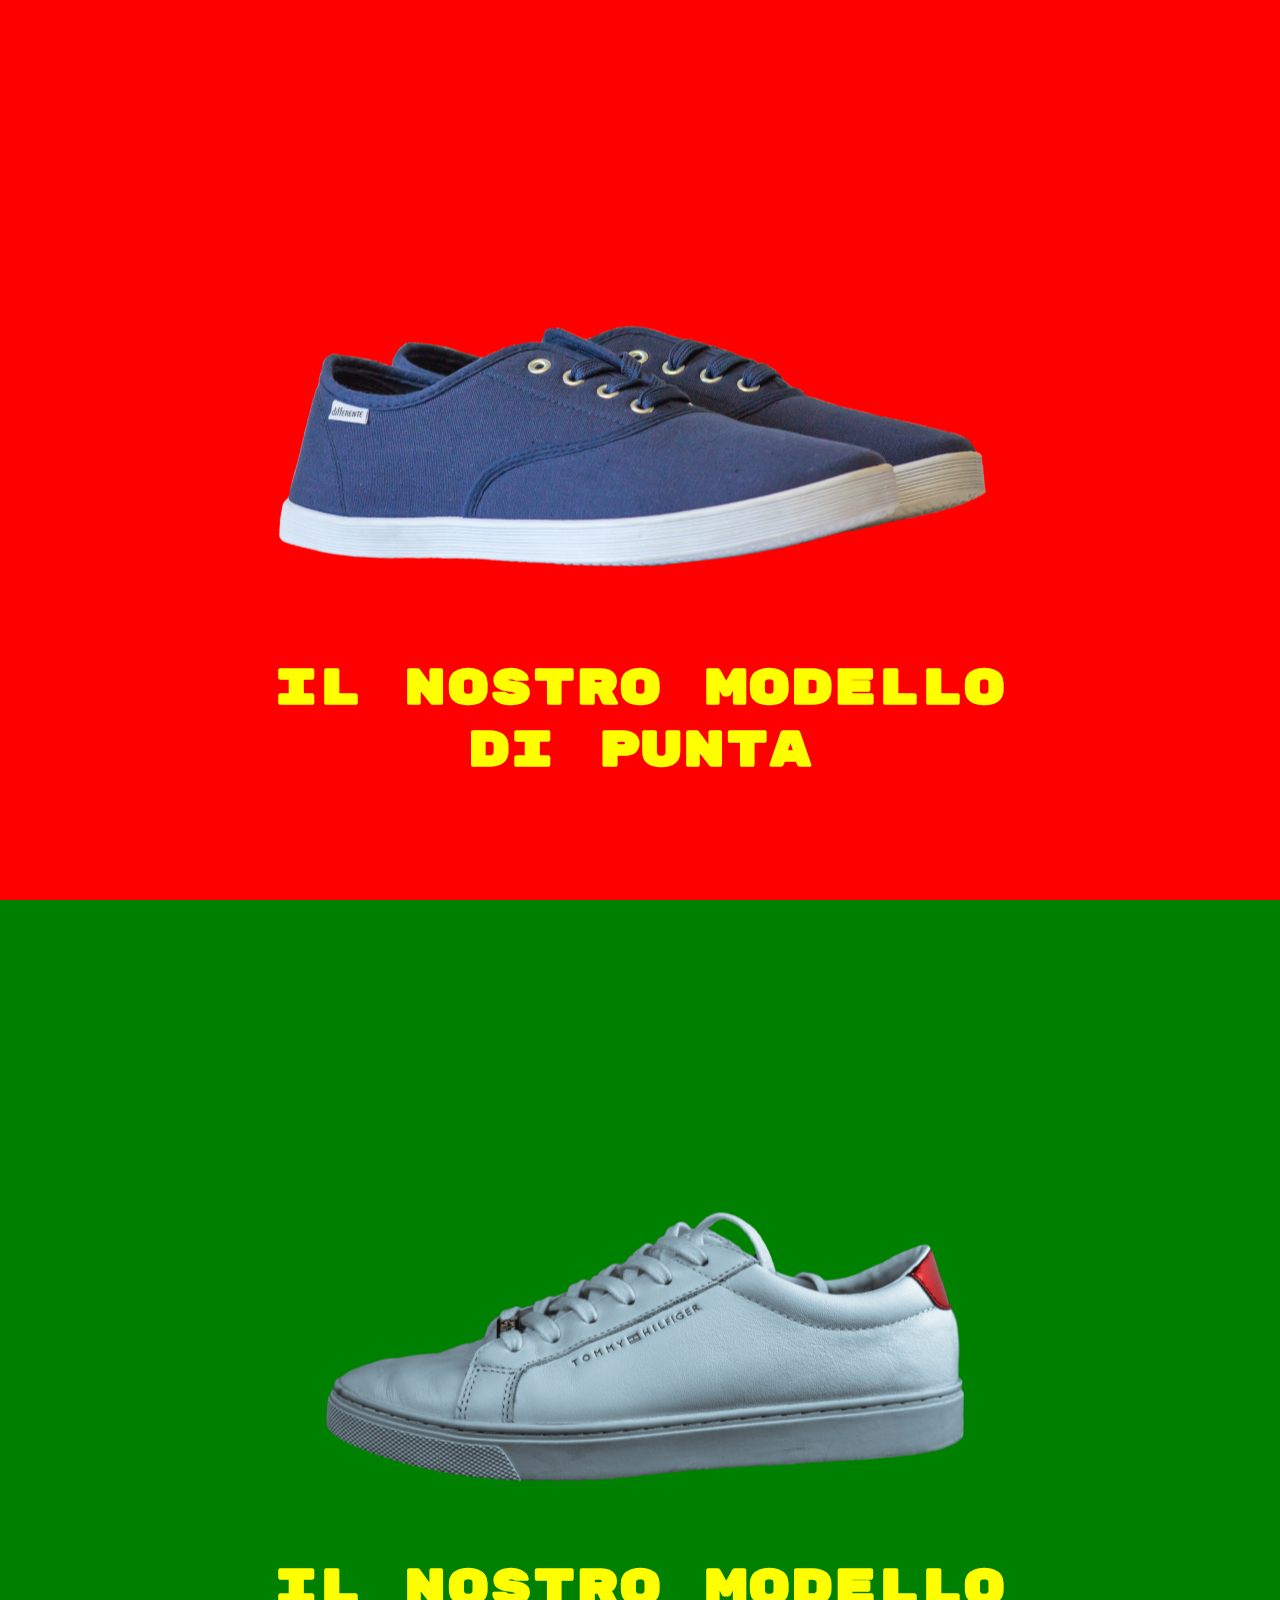
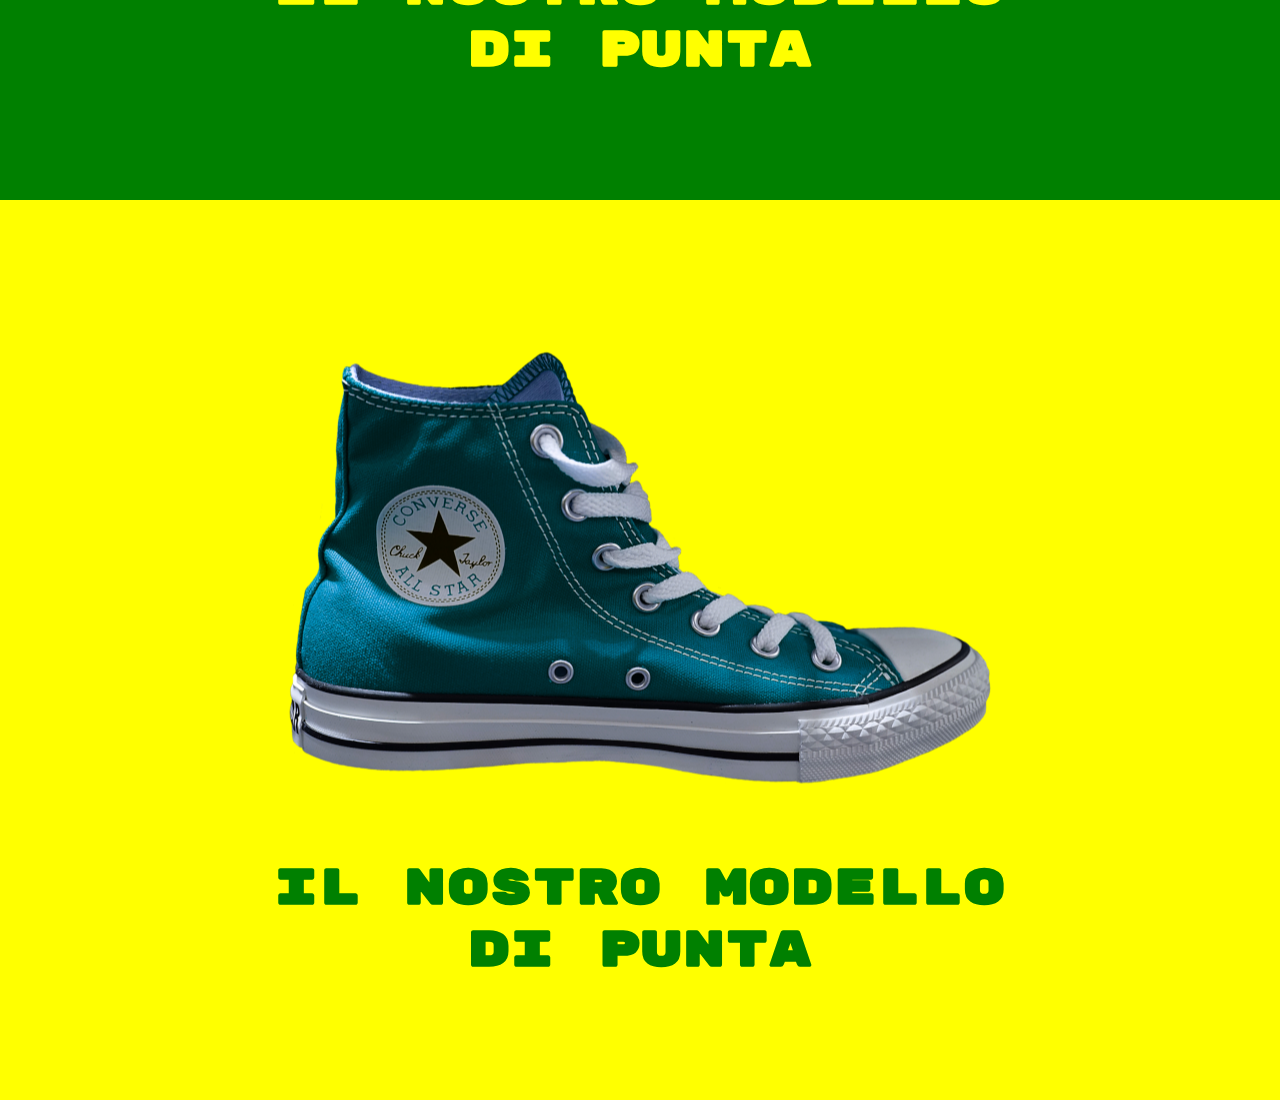
==== bonus/index.html @ a3e4b4f7 "start esercizio bonus" ====
<!DOCTYPE html>
<html lang="en">
<head>
    <meta charset="UTF-8">
    <meta http-equiv="X-UA-Compatible" content="IE=edge">
    <meta name="viewport" content="width=device-width, initial-scale=1.0">
    <link rel="stylesheet" href="css/style.css">
    <link rel="preconnect" href="https://fonts.googleapis.com">
    <link rel="preconnect" href="https://fonts.gstatic.com" crossorigin>
    <link href="https://fonts.googleapis.com/css2?family=Rubik+Mono+One&display=swap" rel="stylesheet">
    <title>Shoes</title>
</head>
<body>
<!--contenitore principale-->    
    <article class="container red">
        <div class="box">
            <img src="img/01.png" alt="red">
            <h1 class="title"> il nostro modello <br> di punta</h1>
        </div>
    </article>
    
    <article class="container green">
        <div class="box">
            <img src="img/02.png" alt="green">
            <h1 class="title"> il nostro modello <br> di punta</h1>
        </div>
    </article>

    <article class="container yellow">
        <div class="box">
            <img src="img/03.png" alt="yellow">
            <h1 class="title color"> il nostro modello <br> di punta</h1>
        </div>
    </article>
</body>
</html>
---- bonus/css/style.css ----
*{
    box-sizing: content-box;
    padding: 0;
    margin: 0;
}
/* contenitore principale */
.container{
    height: 100vh;
    width: 100%;
    position: relative;
}

.box{
    position: absolute;
    top: 50%;
    right: 50%;
    transform: translate(50%,-50%);
}

.red{
    background-color: red;
}

.green{
    background-color: green;
}

.yellow{
    background-color: yellow;
}

.title{
    text-transform: uppercase;
    text-align: center;
    font-size: 50px;
    font-family: 'Rubik Mono One', sans-serif;
    color: #ffff00;
}
.color{
    color: green;
}
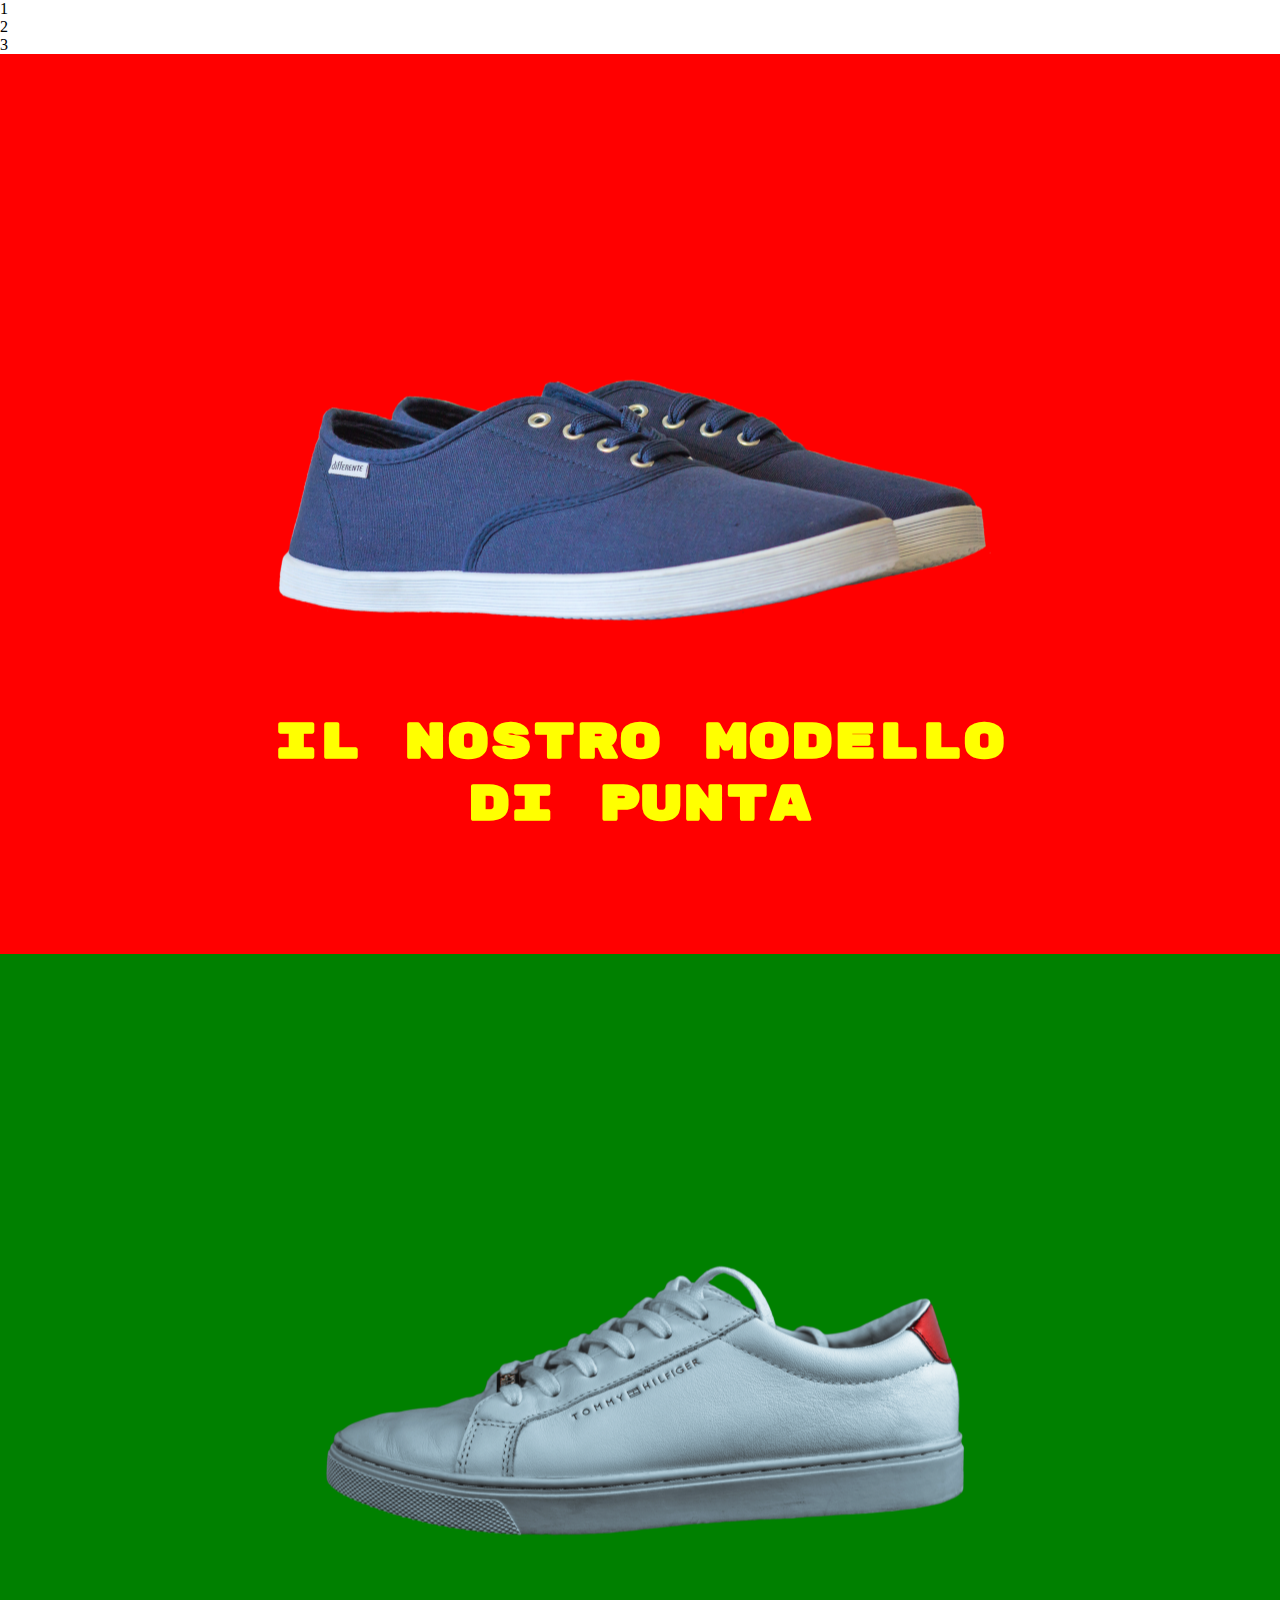
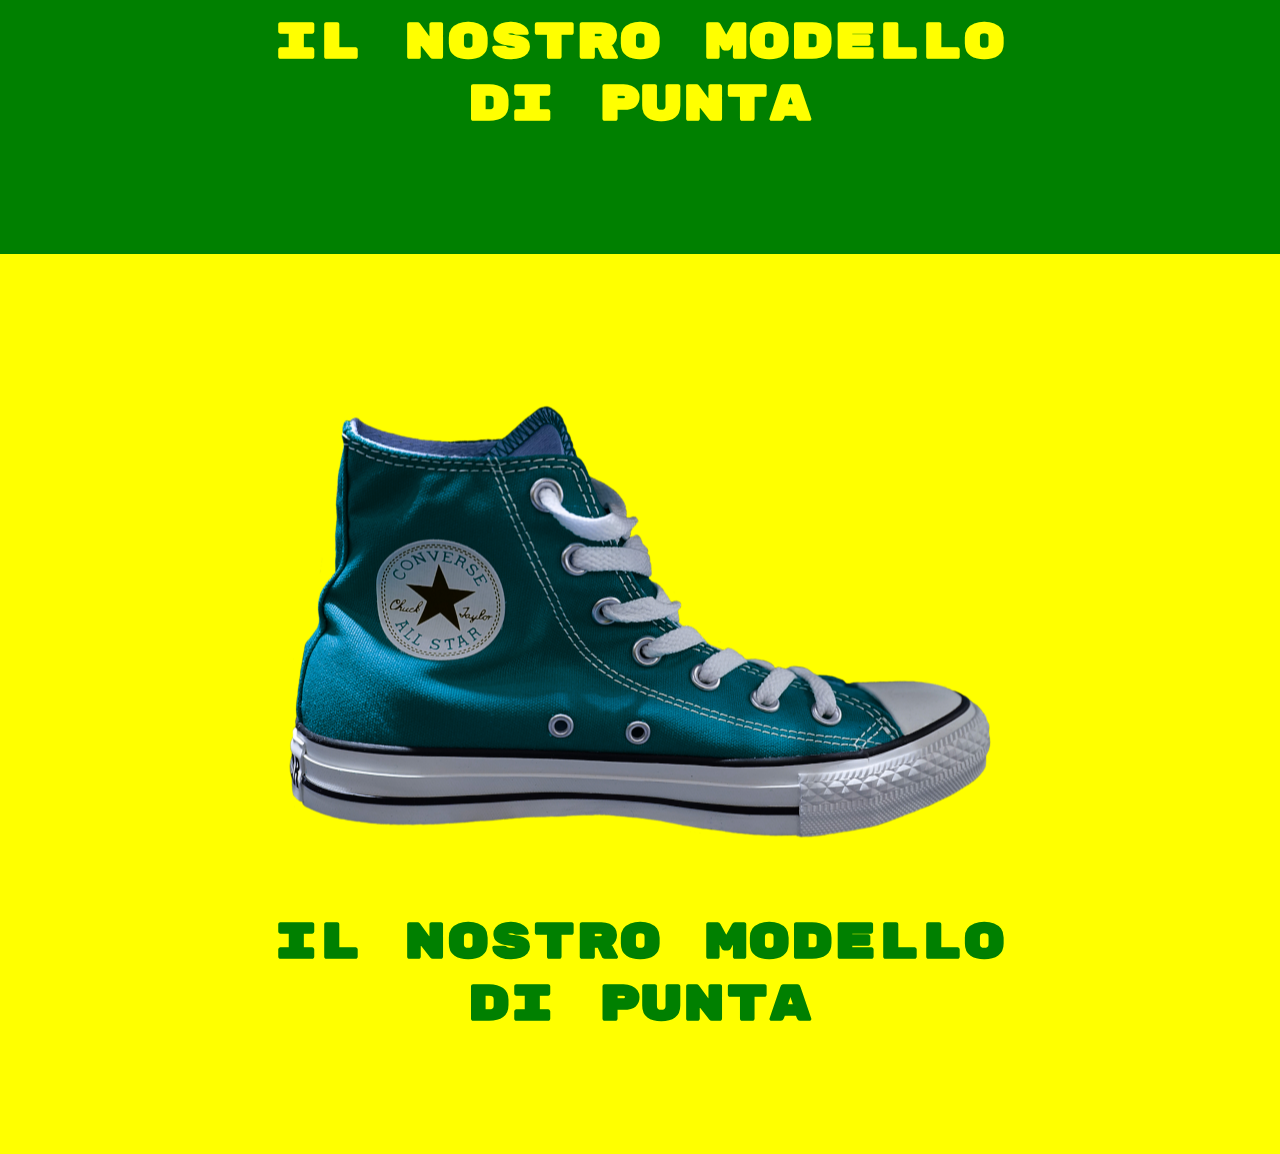
==== commit 495c01ae: "nav bar e link delle sezioni" ====
--- a/bonus/index.html
+++ b/bonus/index.html
@@ -11,22 +11,33 @@
     <title>Shoes</title>
 </head>
 <body>
-<!--contenitore principale-->    
-    <article class="container red">
+<!-- barra di navigazione con ul -->
+    <nav>
+        <ul>
+            <li><a href="#section-red"></a>1</li>
+            <li><a href="#section-green"></a>2</li>
+            <li><a href="#section-yellow"></a>3</li>
+        </ul>
+    </nav>
+
+<!--contenitore principale rosso-->   
+    <article id="#section-red" class="container red">
         <div class="box">
             <img src="img/01.png" alt="red">
             <h1 class="title"> il nostro modello <br> di punta</h1>
         </div>
     </article>
-    
-    <article class="container green">
+
+<!--contenitore principale verde-->    
+    <article id="#section-green" class="container green">
         <div class="box">
             <img src="img/02.png" alt="green">
             <h1 class="title"> il nostro modello <br> di punta</h1>
         </div>
     </article>
 
-    <article class="container yellow">
+<!--contenitore principale yellow-->
+    <article id="#section-yellow" class="container yellow">
         <div class="box">
             <img src="img/03.png" alt="yellow">
             <h1 class="title color"> il nostro modello <br> di punta</h1>
--- a/bonus/css/style.css
+++ b/bonus/css/style.css
@@ -9,14 +9,14 @@
     width: 100%;
     position: relative;
 }
-
+/* contenitore per la centratura */
 .box{
     position: absolute;
     top: 50%;
     right: 50%;
     transform: translate(50%,-50%);
 }
-
+/* seconde classi che seguono le regole container */
 .red{
     background-color: red;
 }
@@ -28,7 +28,7 @@
 .yellow{
     background-color: yellow;
 }
-
+/* regole principali h1  */
 .title{
     text-transform: uppercase;
     text-align: center;
@@ -36,6 +36,7 @@
     font-family: 'Rubik Mono One', sans-serif;
     color: #ffff00;
 }
+/* richiamo h1 contenitore yellow  */
 .color{
     color: green;
 }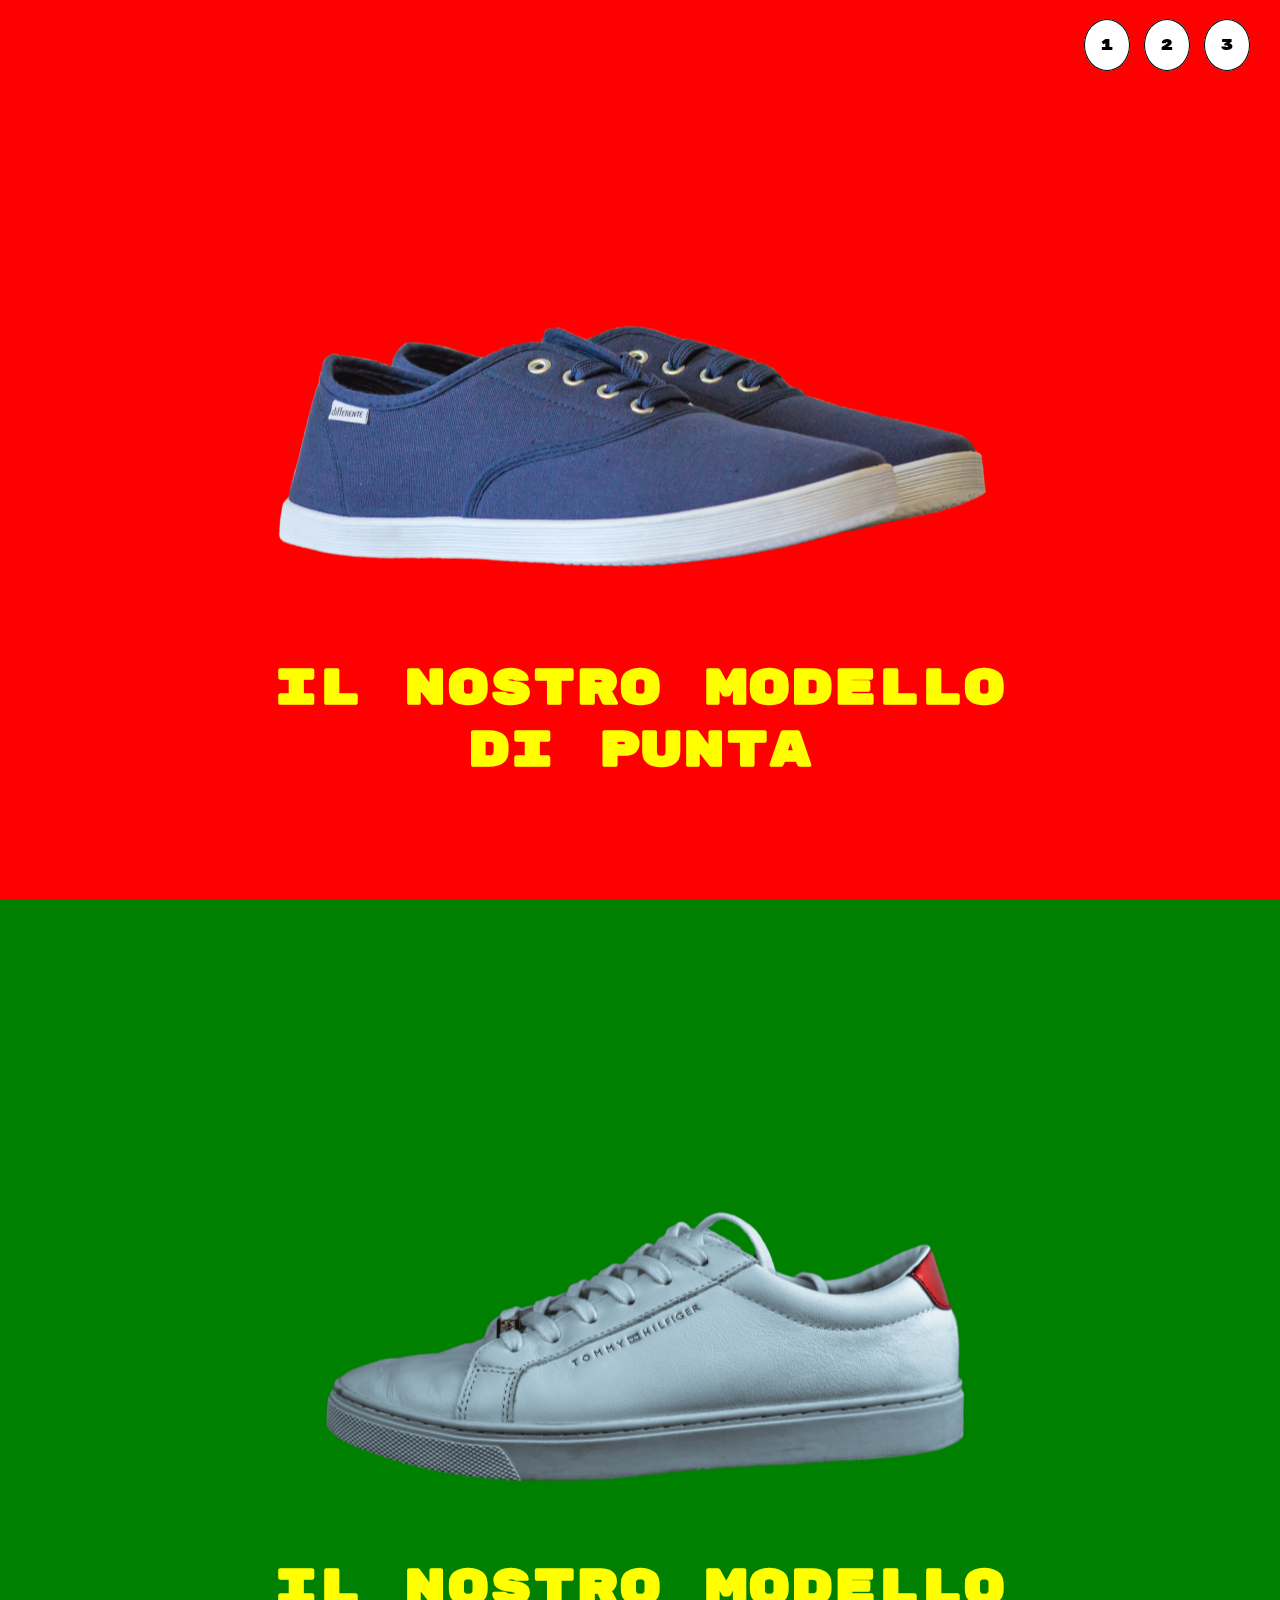
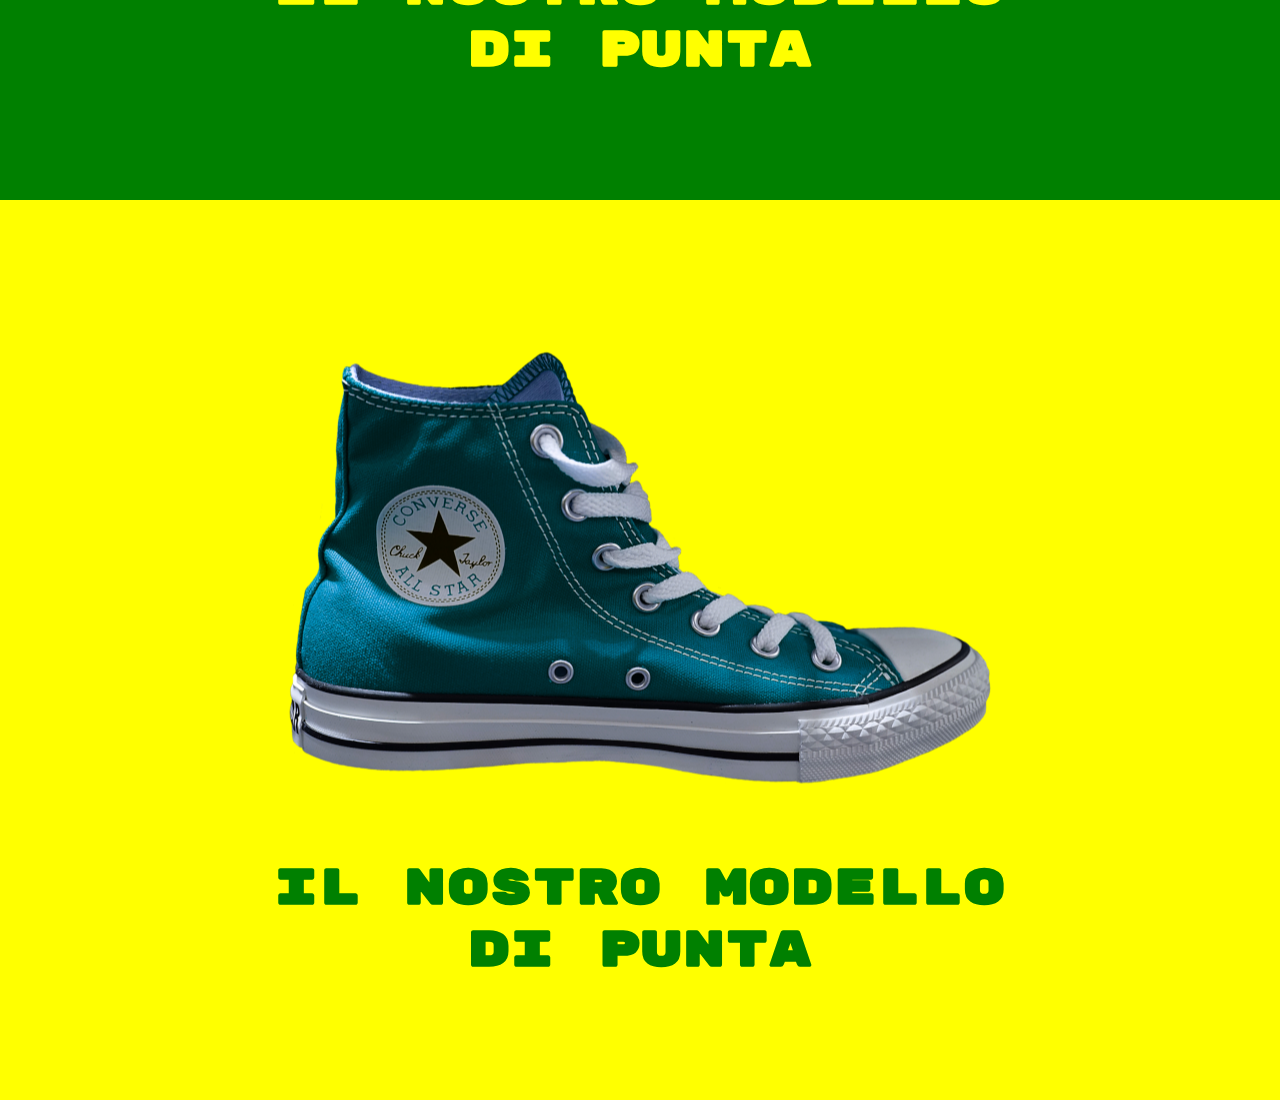
==== commit cbfd0335: "fine nav" ====
--- a/bonus/index.html
+++ b/bonus/index.html
@@ -14,14 +14,14 @@
 <!-- barra di navigazione con ul -->
     <nav>
         <ul>
-            <li><a href="#section-red"></a>1</li>
-            <li><a href="#section-green"></a>2</li>
-            <li><a href="#section-yellow"></a>3</li>
+            <li><a href="#section-red">1</a></li>
+            <li><a href="#section-green">2</a></li>
+            <li><a href="#section-yellow">3</a></li>
         </ul>
     </nav>
 
 <!--contenitore principale rosso-->   
-    <article id="#section-red" class="container red">
+    <article id="section-red" class="container red">
         <div class="box">
             <img src="img/01.png" alt="red">
             <h1 class="title"> il nostro modello <br> di punta</h1>
@@ -29,7 +29,7 @@
     </article>
 
 <!--contenitore principale verde-->    
-    <article id="#section-green" class="container green">
+    <article id="section-green" class="container green">
         <div class="box">
             <img src="img/02.png" alt="green">
             <h1 class="title"> il nostro modello <br> di punta</h1>
@@ -37,7 +37,7 @@
     </article>
 
 <!--contenitore principale yellow-->
-    <article id="#section-yellow" class="container yellow">
+    <article id="section-yellow" class="container yellow">
         <div class="box">
             <img src="img/03.png" alt="yellow">
             <h1 class="title color"> il nostro modello <br> di punta</h1>
--- a/bonus/css/style.css
+++ b/bonus/css/style.css
@@ -39,4 +39,32 @@
 /* richiamo h1 contenitore yellow  */
 .color{
     color: green;
-}+}
+/* lavoro sulla nav  */
+nav{
+    position: fixed;
+    top: 20px;
+    right: 20px;
+    z-index: 10;
+}   
+
+nav li{
+    display: inline-block;
+}
+
+nav li a{ 
+    width: 50px;
+    height:50px;
+    padding: 15px;
+    line-height: 50px;
+    text-align: center;
+    vertical-align: middle;
+    font-family: 'Rubik Mono One', sans-serif;
+    background-color: white;
+    border-radius: 50%;
+    text-decoration: none;
+    color: black;
+    border: 1px solid black;
+    margin-right: 10px;
+}
+
